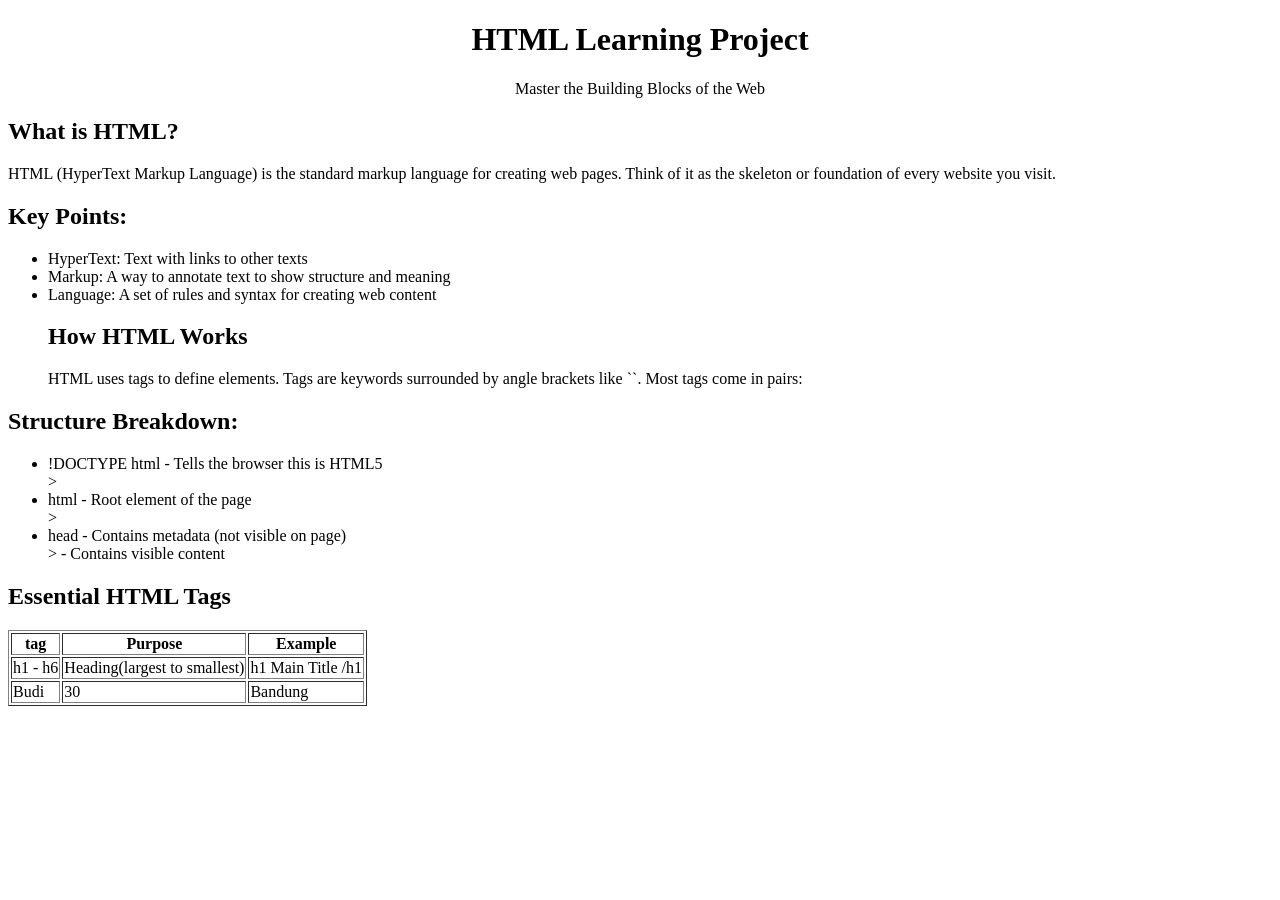
==== Html-Diana/index.html @ 113f7818 "perubahan index" ====
<!DOCTYPE html>
<html lang="en">
<head>
    <meta charset="UTF-8">
    <meta name="viewport" content="width=device-width, initial-scale=1.0">
    <title>Document</title>
</head>
<body>
   <center><h1>HTML Learning Project</h1> </center>
   <center><p>Master the Building Blocks of the Web</p></center>
   <h2>What is HTML?</h2>
   <p>HTML (HyperText Markup Language) is the standard markup language for creating web pages. Think of it as the skeleton or foundation of every website you visit.
</p>
<h2>Key Points:</h2>
<ul>
    <li>HyperText: Text with links to other texts</li>
   <li> Markup: A way to annotate text to show structure and meaning</li>
     <li>Language: A set of rules and syntax for creating web content</li>
     <h2>How HTML Works</h2>
     <p>HTML uses tags to define elements. Tags are keywords surrounded by angle brackets like `<tagname>`. Most tags come in pairs:</p>
     
</ul>

</body>
</html>
<!DOCTYPE html>
<html lang="en">
<head>
    <meta charset="UTF-8">
    <meta name="viewport" content="width=device-width, initial-scale=1.0">
    <title>Document</title>
</head>
<body>
 <h2>Structure Breakdown:</h2> 
 <ul>
 <li>!DOCTYPE html - Tells the browser this is HTML5</li>
> <li>html - Root element of the page</li>
> <li>head - Contains metadata (not visible on page)</li>
><body> - Contains visible content
    </ul> 
    <h2>Essential HTML Tags</h2> 
    <table border="1">
  <thead>
    <tr>
      <th>tag</th>
      <th>Purpose</th>
      <th>Example</th>
    </tr>
  </thead>
  
  <tbody>
    <tr>
      <td> h1 - h6</td>
      <td>Heading(largest to smallest)</td>
      <td>h1 Main Title /h1</td>
    </tr>
    <tr>
      <td>Budi</td>
      <td>30</td>
      <td>Bandung</td>
    </tr>
  </tbody>
</table>
</body>
</html>
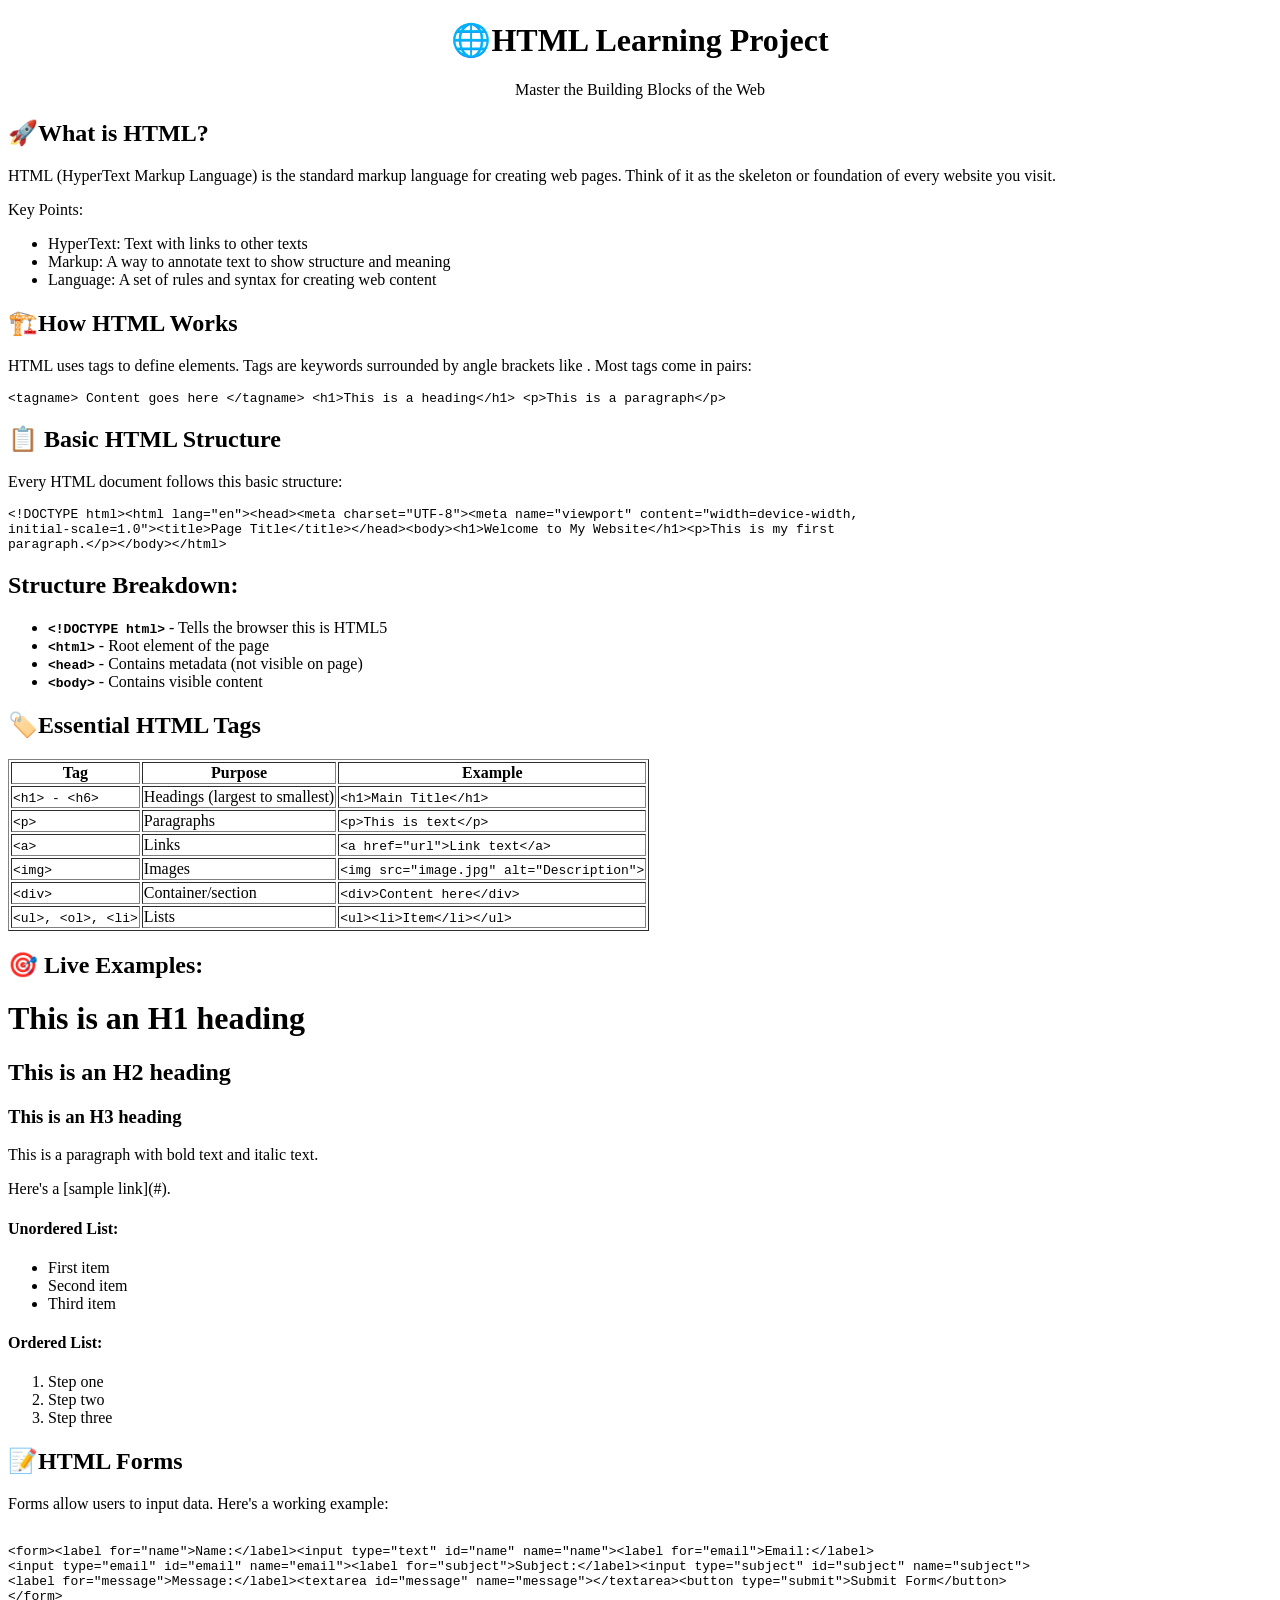
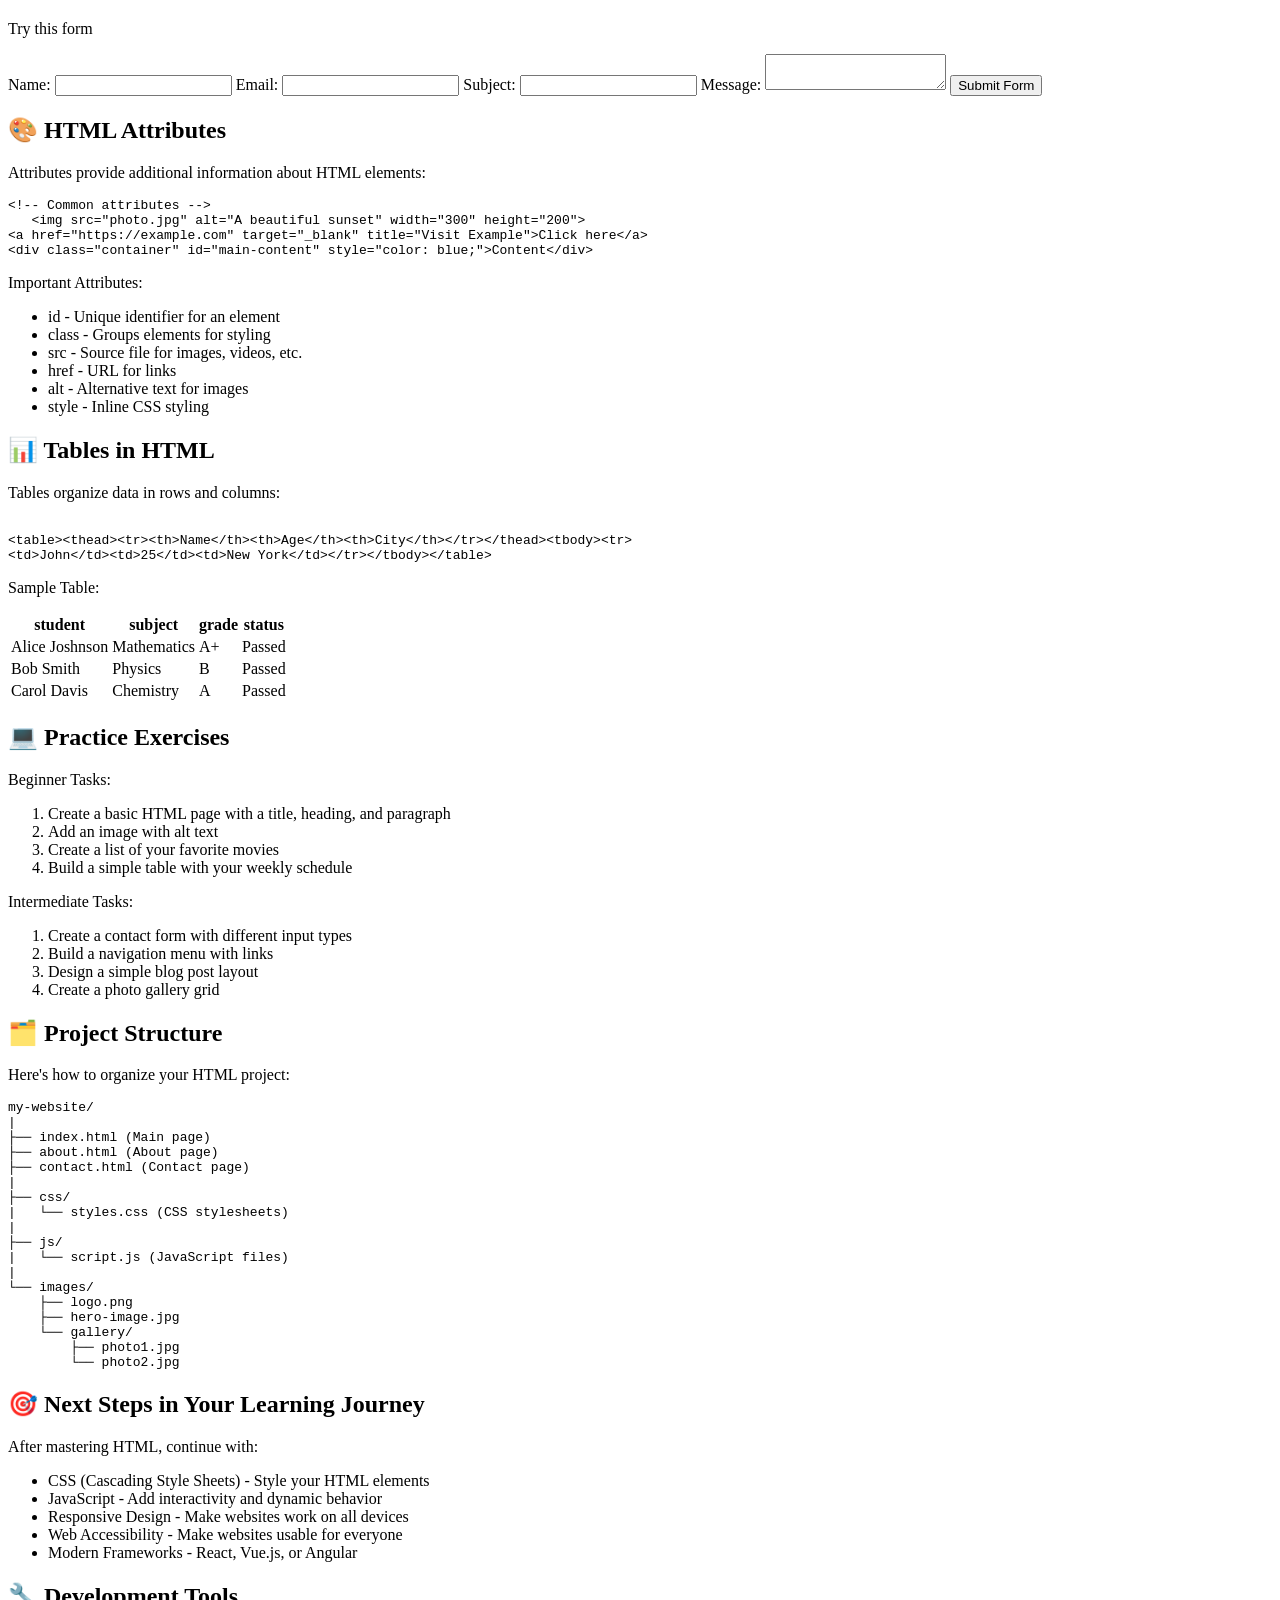
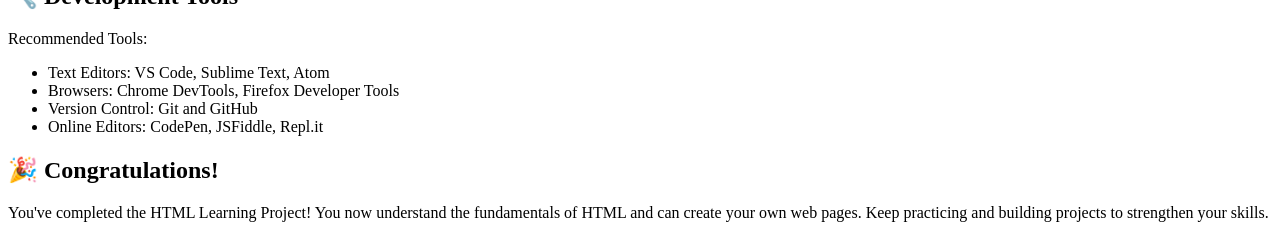
==== commit d6d319b4: "perubahan index 1" ====
--- a/Html-Diana/index.html
+++ b/Html-Diana/index.html
@@ -3,26 +3,32 @@
 <head>
     <meta charset="UTF-8">
     <meta name="viewport" content="width=device-width, initial-scale=1.0">
-    <title>Document</title>
+    <title>index.html</title>
 </head>
 <body>
-   <center><h1>HTML Learning Project</h1> </center>
+   <center><h1>🌐HTML Learning Project</h1> </center>
    <center><p>Master the Building Blocks of the Web</p></center>
-   <h2>What is HTML?</h2>
+   <h2>🚀What is HTML?</h2>
    <p>HTML (HyperText Markup Language) is the standard markup language for creating web pages. Think of it as the skeleton or foundation of every website you visit.
 </p>
-<h2>Key Points:</h2>
+<p>Key Points:</p>
 <ul>
     <li>HyperText: Text with links to other texts</li>
    <li> Markup: A way to annotate text to show structure and meaning</li>
      <li>Language: A set of rules and syntax for creating web content</li>
-     <h2>How HTML Works</h2>
-     <p>HTML uses tags to define elements. Tags are keywords surrounded by angle brackets like `<tagname>`. Most tags come in pairs:</p>
+     </ul>
+<h2>🏗️How HTML Works</h2>
+<p>HTML uses tags to define elements. Tags are keywords surrounded by angle brackets like <code> <tagname></code>. Most tags come in pairs:</p>
      
-</ul>
-
-</body>
-</html>
+<pre>&lt;tagname&gt; Content goes here &lt;/tagname&gt; &lt;h1&gt;This is a heading&lt;/h1&gt; &lt;p&gt;This is a paragraph&lt;/p&gt;</code></pre>
+
+ <h2>📋 Basic HTML Structure</h2>
+<p>Every HTML document follows this basic structure:</p>
+
+<pre><code>&lt;!DOCTYPE html&gt;&lt;html lang="en"&gt;&lt;head&gt;&lt;meta charset="UTF-8"&gt;&lt;meta name="viewport" content="width=device-width, 
+initial-scale=1.0"&gt;&lt;title&gt;Page Title&lt;/title&gt;&lt;/head&gt;&lt;body&gt;&lt;h1&gt;Welcome to My Website&lt;/h1&gt;&lt;p&gt;This is my first 
+paragraph.&lt;/p&gt;&lt;/body&gt;&lt;/html&gt;</code></pre>
+
 <!DOCTYPE html>
 <html lang="en">
 <head>
@@ -33,33 +39,216 @@
 <body>
  <h2>Structure Breakdown:</h2> 
  <ul>
- <li>!DOCTYPE html - Tells the browser this is HTML5</li>
-> <li>html - Root element of the page</li>
-> <li>head - Contains metadata (not visible on page)</li>
-><body> - Contains visible content
+                 <li><strong><code>&lt;!DOCTYPE html&gt;</code></strong> - Tells the browser this is HTML5</li>
+                <li><strong><code>&lt;html&gt;</code></strong> - Root element of the page</li>
+                <li><strong><code>&lt;head&gt;</code></strong> - Contains metadata (not visible on page)</li>
+                <li><strong><code>&lt;body&gt;</code></strong> - Contains visible content</li>
     </ul> 
-    <h2>Essential HTML Tags</h2> 
-    <table border="1">
+
+    <h2> 🏷️Essential HTML Tags</h2> 
+   <table border="1">
   <thead>
     <tr>
-      <th>tag</th>
+      <th>Tag</th>
       <th>Purpose</th>
       <th>Example</th>
     </tr>
   </thead>
-  
   <tbody>
     <tr>
-      <td> h1 - h6</td>
-      <td>Heading(largest to smallest)</td>
-      <td>h1 Main Title /h1</td>
-    </tr>
-    <tr>
-      <td>Budi</td>
-      <td>30</td>
-      <td>Bandung</td>
+      <td><code>&lt;h1&gt; - &lt;h6&gt;</code></td>
+      <td>Headings (largest to smallest)</td>
+      <td><code>&lt;h1&gt;Main Title&lt;/h1&gt;</code></td>
+    </tr>
+    <tr>
+      <td><code>&lt;p&gt;</code></td>
+      <td>Paragraphs</td>
+      <td><code>&lt;p&gt;This is text&lt;/p&gt;</code></td>
+    </tr>
+    <tr>
+      <td><code>&lt;a&gt;</code></td>
+      <td>Links</td>
+      <td><code>&lt;a href="url"&gt;Link text&lt;/a&gt;</code></td>
+    </tr>
+    <tr>
+      <td><code>&lt;img&gt;</code></td>
+      <td>Images</td>
+      <td><code>&lt;img src="image.jpg" alt="Description"&gt;</code></td>
+    </tr>
+    <tr>
+      <td><code>&lt;div&gt;</code></td>
+      <td>Container/section</td>
+      <td><code>&lt;div&gt;Content here&lt;/div&gt;</code></td>
+    </tr>
+    <tr>
+      <td><code>&lt;ul&gt;, &lt;ol&gt;, &lt;li&gt;</code></td>
+      <td>Lists</td>
+      <td><code>&lt;ul&gt;&lt;li&gt;Item&lt;/li&gt;&lt;/ul&gt;</code></td>
     </tr>
   </tbody>
 </table>
+
+<h2>🎯 Live Examples:</h2>
+  <h1>This is an H1 heading</h1>
+  <h2>This is an H2 heading</h2>
+  <h3>This is an H3 heading</h3>
+  <p>This is a paragraph with bold text and italic text.</p>
+  <p>Here's a [sample link](#).</p>
+
+ <h4> Unordered List: </h4>
+ <ul>
+<li> First item </li>
+<li> Second item </li> 
+<li> Third item </li>
+</ul>
+
+<h4> Ordered List: </h4>
+<ol>
+<li> Step one </li>
+<li> Step two </li>
+<li> Step three </li>
+</ol>
+
+<h2>📝HTML Forms</h2>
+<p>Forms allow users to input data. Here's a working example:</p>
+<pre><code>
+&lt;form&gt;&lt;label for="name"&gt;Name:&lt;/label&gt;&lt;input type="text" id="name" name="name"&gt;&lt;label for="email"&gt;Email:&lt;/label&gt;
+&lt;input type="email" id="email" name="email"&gt;&lt;label for="subject"&gt;Subject:&lt;/label&gt;&lt;input type="subject" id="subject" name="subject"&gt;
+&lt;label for="message"&gt;Message:&lt;/label&gt;&lt;textarea id="message" name="message">&lt;/textarea&gt;&lt;button type="submit"&gt;Submit Form&lt;/button&gt;
+&lt;/form&gt;
+</code></pre>
+<p>Try this form</p>
+<form>
+    <label for="name">Name:</label>
+    <input type="text" id="name" name="name">
+    
+    <label for="email">Email:</label>
+    <input type="email" id="email" name="email">
+
+    <label for="subject">Subject:</label>
+    <input type="subject" id="subject" name="subject">
+    
+    <label for="message">Message:</label>
+    <textarea id="message" name="message"></textarea>
+    
+    <button type="submit">Submit Form</button>
+</form>
+
+<h2>🎨 HTML Attributes</h2>
+<p>Attributes provide additional information about HTML elements:</p>
+<pre><code>&lt;!-- Common attributes --&gt;
+   &lt;img src="photo.jpg" alt="A beautiful sunset" width="300" height="200"&gt;
+&lt;a href="https://example.com" target="_blank" title="Visit Example"&gt;Click here&lt;/a&gt;
+&lt;div class="container" id="main-content" style="color: blue;"&gt;Content&lt;/div&gt;</code></pre>
+<p>Important Attributes:</p>
+<ul>
+<li>id - Unique identifier for an element</li>
+<li>class - Groups elements for styling</li>
+<li>src - Source file for images, videos, etc.</li>
+<li>href - URL for links</li>
+<li>alt - Alternative text for images</li>
+<li>style - Inline CSS styling</li>
+</ul>
+<h2>📊 Tables in HTML</h2>
+<p>Tables organize data in rows and columns:</p>
+<pre><code>
+&lt;table&gt;&lt;thead&gt;&lt;tr&gt;&lt;th&gt;Name&lt;/th&gt;&lt;th&gt;Age&lt;/th&gt;&lt;th&gt;City&lt;/th&gt;&lt;/tr&gt;&lt;/thead&gt;&lt;tbody&gt;&lt;tr&gt;
+&lt;td&gt;John&lt;/td&gt;&lt;td&gt;25&lt;/td&gt;&lt;td&gt;New York&lt;/td&gt;&lt;/tr&gt;&lt;/tbody&gt;&lt;/table&gt;
+</code></pre>
+<p>Sample Table:</p>
+<table>
+    <thead>
+        <tr>
+            <th>student</th>
+            <th>subject</th>
+            <th>grade</th>
+            <th>status</th>
+        </tr>
+    </thead>
+    <tbody>
+        <tr>
+            <td>Alice Joshnson</td>
+            <td>Mathematics</td>
+            <td>A+</td>
+            <td>Passed</td>
+        </tr>
+         <tr>
+            <td>Bob Smith</td>
+            <td>Physics</td>
+            <td>B</td>
+            <td>Passed</td>
+        </tr>
+         <tr>
+            <td>Carol Davis</td>
+            <td>Chemistry</td>
+            <td>A</td>
+            <td>Passed</td>
+        </tr>
+    </tbody>
+</table>
+
+<h2>💻 Practice Exercises</h2>
+<p>Beginner Tasks:</p>
+<ol>
+<li>Create a basic HTML page with a title, heading, and paragraph</li>
+<li>Add an image with alt text</li>
+<li>Create a list of your favorite movies</li>
+<li>Build a simple table with your weekly schedule</li>
+</ol>
+
+
+<p>Intermediate Tasks:</p>
+<ol>
+<li>Create a contact form with different input types</li>
+<li>Build a navigation menu with links</li>
+<li>Design a simple blog post layout</li>
+<li>Create a photo gallery grid</li>
+</ol>
+
+<h2>🗂️ Project Structure</h2>
+<p>Here's how to organize your HTML project:</p>
+<pre>
+my-website/
+|
+├── index.html (Main page)
+├── about.html (About page)
+├── contact.html (Contact page)
+|
+├── css/
+|   └── styles.css (CSS stylesheets)
+|
+├── js/
+|   └── script.js (JavaScript files)
+|
+└── images/
+    ├── logo.png
+    ├── hero-image.jpg
+    └── gallery/
+        ├── photo1.jpg
+        └── photo2.jpg
+</pre>
+
+<h2>🎯 Next Steps in Your Learning Journey</h2>
+<p>After mastering HTML, continue with:</p>
+<ul>
+<li>CSS (Cascading Style Sheets) - Style your HTML elements</li>
+<li>JavaScript - Add interactivity and dynamic behavior</li>
+<li>Responsive Design - Make websites work on all devices</li>
+<li>Web Accessibility - Make websites usable for everyone</li>
+<li>Modern Frameworks - React, Vue.js, or Angular</li>
+</ul>
+
+<h2>🔧 Development Tools</h2>
+<p>Recommended Tools:</p>
+<ul>
+<li>Text Editors: VS Code, Sublime Text, Atom</li>
+<li>Browsers: Chrome DevTools, Firefox Developer Tools</li>
+<li>Version Control: Git and GitHub</li>
+<li>Online Editors: CodePen, JSFiddle, Repl.it</li>
+</ul>
+
+<h2>🎉 Congratulations!</h2>
+<p>You've completed the HTML Learning Project! You now understand the fundamentals of HTML and can create your own web pages. Keep practicing and building projects to strengthen your skills.</p>
+
 </body>
 </html>
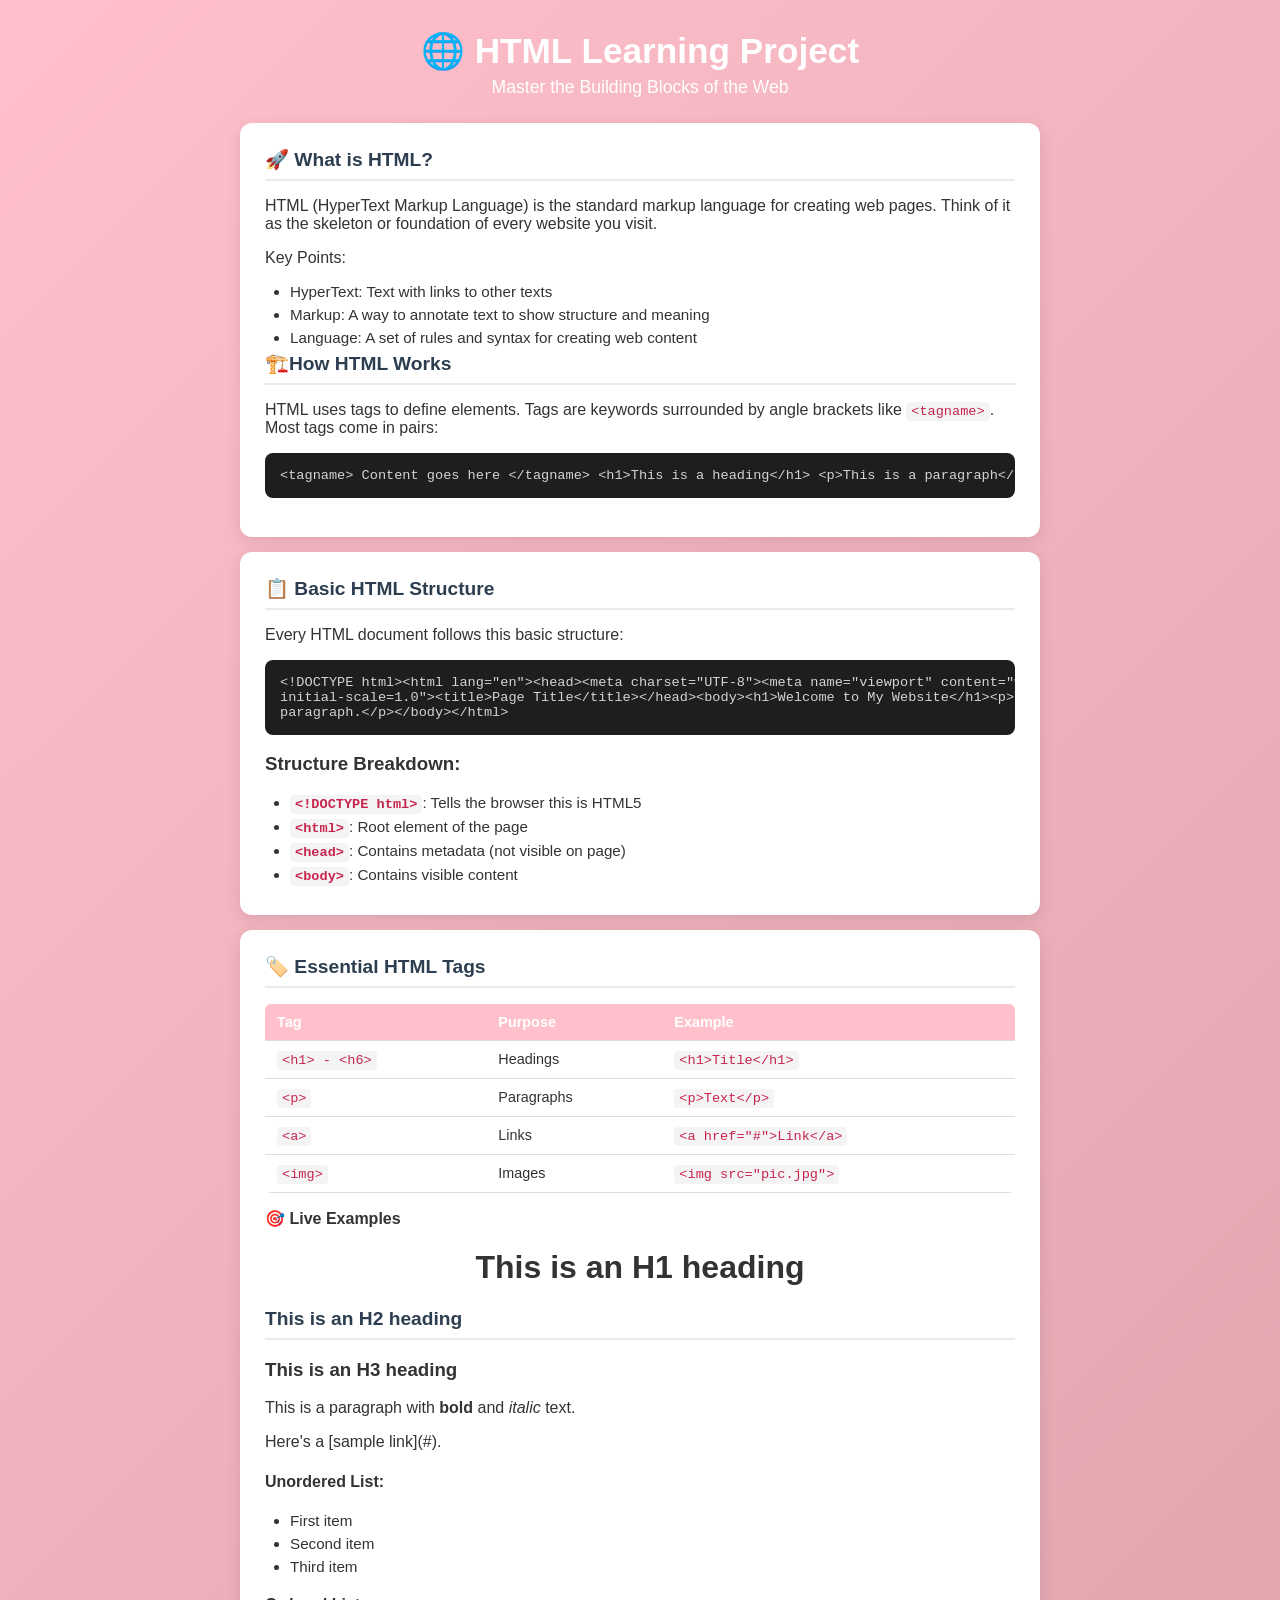
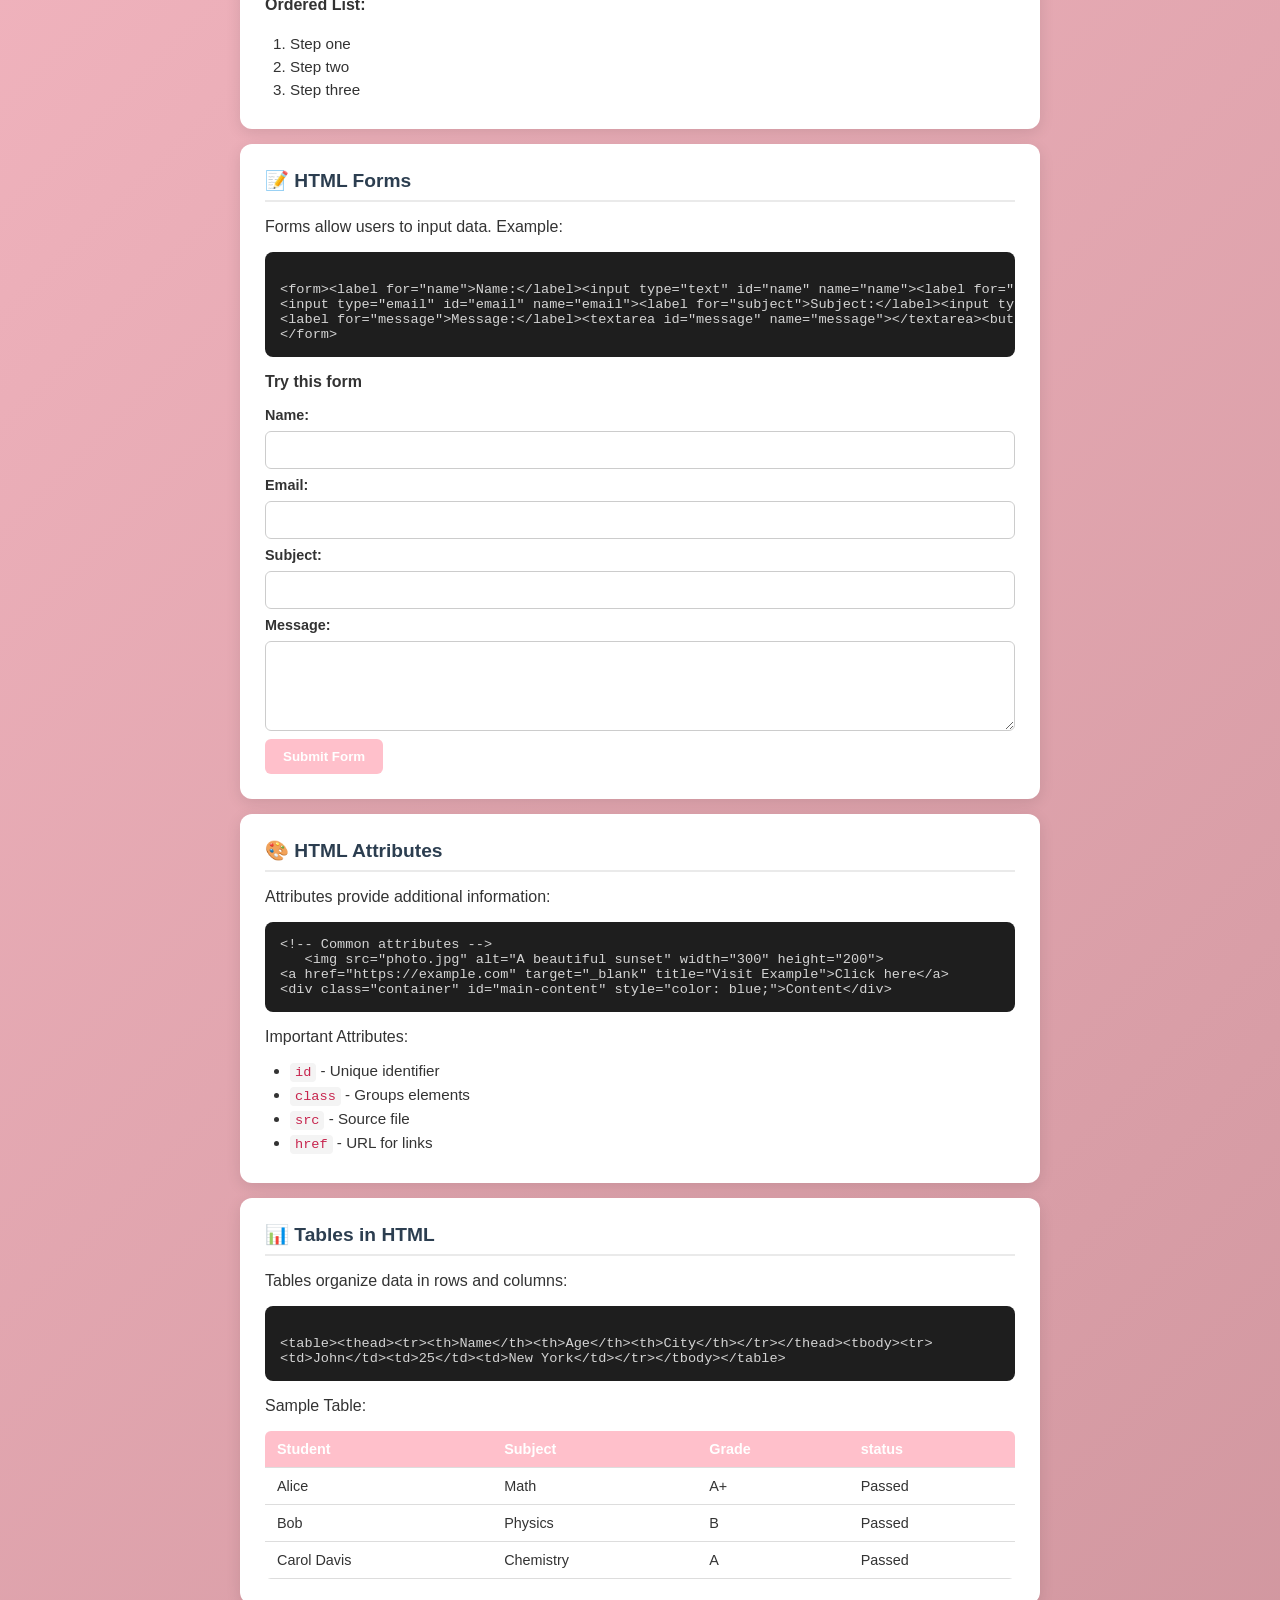
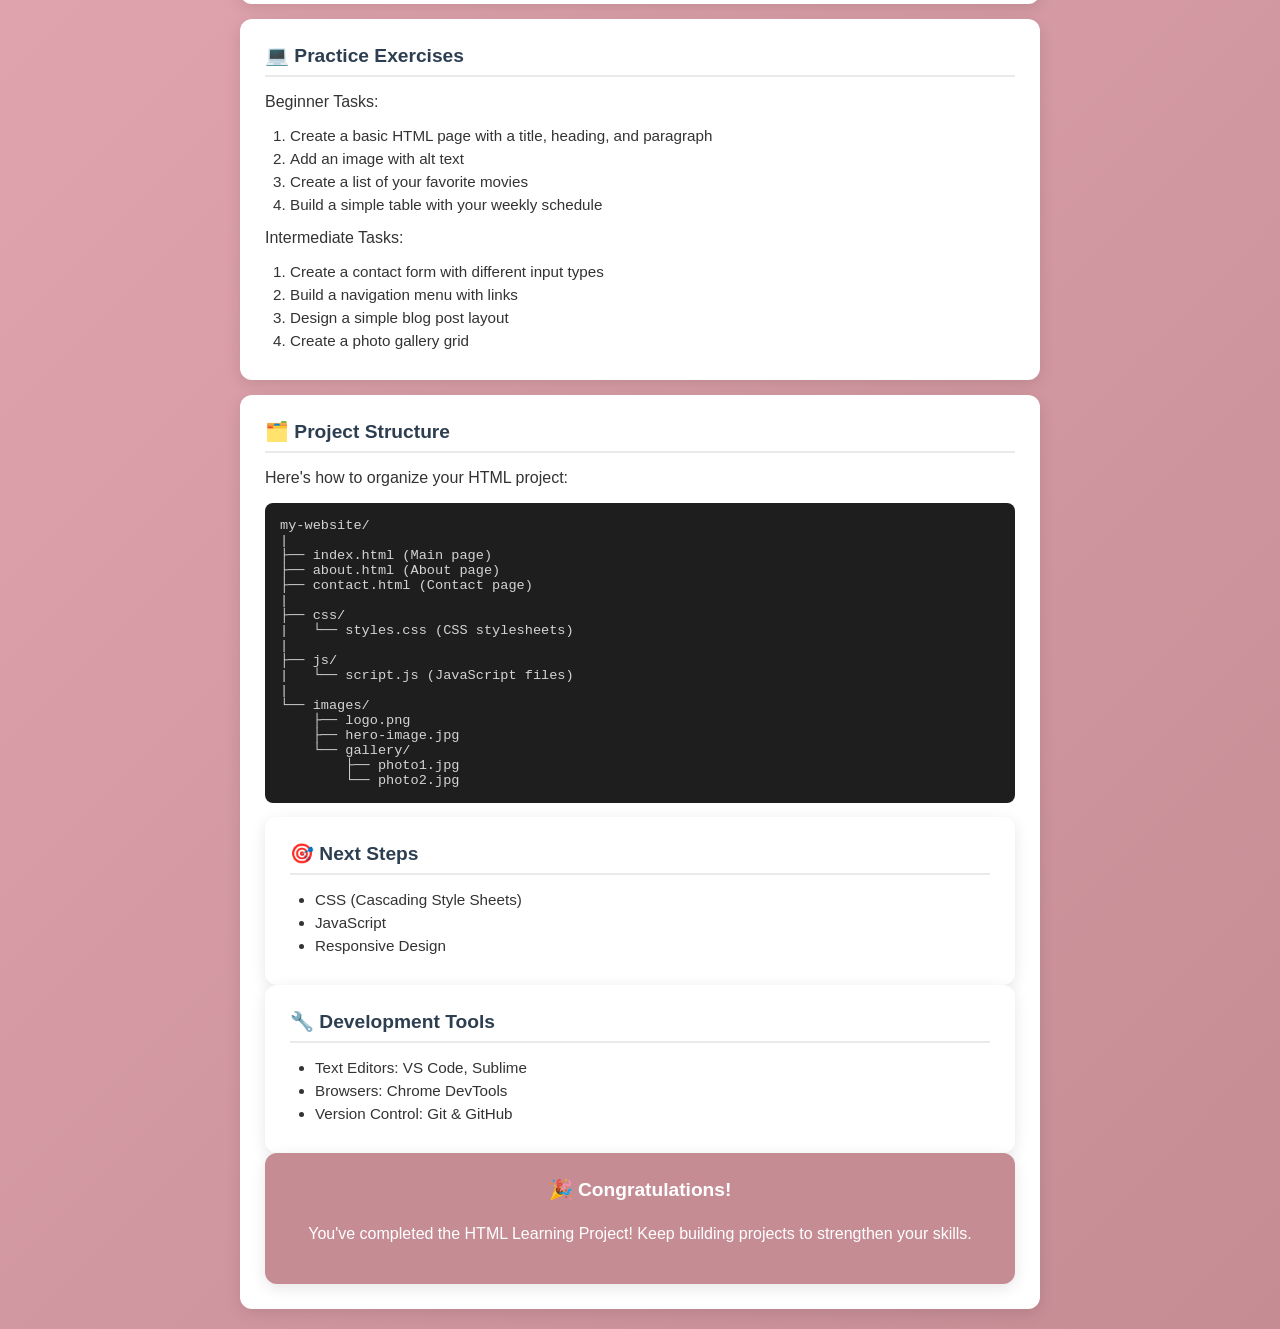
==== commit 4da8cf93: "perubahan html menggunakan css" ====
--- a/Html-Diana/index.html
+++ b/Html-Diana/index.html
@@ -3,210 +3,224 @@
 <head>
     <meta charset="UTF-8">
     <meta name="viewport" content="width=device-width, initial-scale=1.0">
-    <title>index.html</title>
+    <title>HTML Learning Project</title>
+    <link rel="stylesheet" href="style.css">
 </head>
 <body>
-   <center><h1>🌐HTML Learning Project</h1> </center>
-   <center><p>Master the Building Blocks of the Web</p></center>
-   <h2>🚀What is HTML?</h2>
-   <p>HTML (HyperText Markup Language) is the standard markup language for creating web pages. Think of it as the skeleton or foundation of every website you visit.
-</p>
-<p>Key Points:</p>
-<ul>
-    <li>HyperText: Text with links to other texts</li>
-   <li> Markup: A way to annotate text to show structure and meaning</li>
-     <li>Language: A set of rules and syntax for creating web content</li>
-     </ul>
-<h2>🏗️How HTML Works</h2>
-<p>HTML uses tags to define elements. Tags are keywords surrounded by angle brackets like <code> <tagname></code>. Most tags come in pairs:</p>
-     
+
+  <div class="dashboard-container">
+
+    <!-- Header Card (Membentang di atas) -->
+    <div class="header-card">
+       <h1>🌐 HTML Learning Project</h1> 
+       <p>Master the Building Blocks of the Web</p>
+    </div>
+
+    <!-- Card 1: What is HTML? -->
+    <div class="card">
+       <h2>🚀 What is HTML?</h2>
+       <p>HTML (HyperText Markup Language) is the standard markup language for creating web pages. Think of it as the skeleton or foundation of every website you visit.</p>
+       <p>Key Points:</p>
+       <ul>
+           <li>HyperText: Text with links to other texts</li>
+           <li>Markup: A way to annotate text to show structure and meaning</li>
+           <li>Language: A set of rules and syntax for creating web content</li>
+       </ul>
+       <h2>🏗️How HTML Works</h2>
+<p>HTML uses tags to define elements. Tags are keywords surrounded by angle brackets like <code> &lt;tagname&gt;</code>. Most tags come in pairs:</p>
 <pre>&lt;tagname&gt; Content goes here &lt;/tagname&gt; &lt;h1&gt;This is a heading&lt;/h1&gt; &lt;p&gt;This is a paragraph&lt;/p&gt;</code></pre>
-
- <h2>📋 Basic HTML Structure</h2>
-<p>Every HTML document follows this basic structure:</p>
-
-<pre><code>&lt;!DOCTYPE html&gt;&lt;html lang="en"&gt;&lt;head&gt;&lt;meta charset="UTF-8"&gt;&lt;meta name="viewport" content="width=device-width, 
+    </div>
+
+    <!-- Card 2: Basic HTML Structure -->
+    <div class="card">
+       <h2>📋 Basic HTML Structure</h2>
+       <p>Every HTML document follows this basic structure:</p>
+      <pre><code>&lt;!DOCTYPE html&gt;&lt;html lang="en"&gt;&lt;head&gt;&lt;meta charset="UTF-8"&gt;&lt;meta name="viewport" content="width=device-width, 
 initial-scale=1.0"&gt;&lt;title&gt;Page Title&lt;/title&gt;&lt;/head&gt;&lt;body&gt;&lt;h1&gt;Welcome to My Website&lt;/h1&gt;&lt;p&gt;This is my first 
 paragraph.&lt;/p&gt;&lt;/body&gt;&lt;/html&gt;</code></pre>
 
-<!DOCTYPE html>
-<html lang="en">
-<head>
-    <meta charset="UTF-8">
-    <meta name="viewport" content="width=device-width, initial-scale=1.0">
-    <title>Document</title>
-</head>
-<body>
- <h2>Structure Breakdown:</h2> 
- <ul>
-                 <li><strong><code>&lt;!DOCTYPE html&gt;</code></strong> - Tells the browser this is HTML5</li>
-                <li><strong><code>&lt;html&gt;</code></strong> - Root element of the page</li>
-                <li><strong><code>&lt;head&gt;</code></strong> - Contains metadata (not visible on page)</li>
-                <li><strong><code>&lt;body&gt;</code></strong> - Contains visible content</li>
-    </ul> 
-
-    <h2> 🏷️Essential HTML Tags</h2> 
-   <table border="1">
-  <thead>
-    <tr>
-      <th>Tag</th>
-      <th>Purpose</th>
-      <th>Example</th>
-    </tr>
-  </thead>
-  <tbody>
-    <tr>
-      <td><code>&lt;h1&gt; - &lt;h6&gt;</code></td>
-      <td>Headings (largest to smallest)</td>
-      <td><code>&lt;h1&gt;Main Title&lt;/h1&gt;</code></td>
-    </tr>
-    <tr>
-      <td><code>&lt;p&gt;</code></td>
-      <td>Paragraphs</td>
-      <td><code>&lt;p&gt;This is text&lt;/p&gt;</code></td>
-    </tr>
-    <tr>
-      <td><code>&lt;a&gt;</code></td>
-      <td>Links</td>
-      <td><code>&lt;a href="url"&gt;Link text&lt;/a&gt;</code></td>
-    </tr>
-    <tr>
-      <td><code>&lt;img&gt;</code></td>
-      <td>Images</td>
-      <td><code>&lt;img src="image.jpg" alt="Description"&gt;</code></td>
-    </tr>
-    <tr>
-      <td><code>&lt;div&gt;</code></td>
-      <td>Container/section</td>
-      <td><code>&lt;div&gt;Content here&lt;/div&gt;</code></td>
-    </tr>
-    <tr>
-      <td><code>&lt;ul&gt;, &lt;ol&gt;, &lt;li&gt;</code></td>
-      <td>Lists</td>
-      <td><code>&lt;ul&gt;&lt;li&gt;Item&lt;/li&gt;&lt;/ul&gt;</code></td>
-    </tr>
-  </tbody>
-</table>
-
-<h2>🎯 Live Examples:</h2>
-  <h1>This is an H1 heading</h1>
-  <h2>This is an H2 heading</h2>
-  <h3>This is an H3 heading</h3>
-  <p>This is a paragraph with bold text and italic text.</p>
+       <h3>Structure Breakdown:</h3> 
+       <ul>
+           <li><strong><code>&lt;!DOCTYPE html&gt;</code></strong>: Tells the browser this is HTML5</li>
+           <li><strong><code>&lt;html&gt;</code></strong>: Root element of the page</li>
+           <li><strong><code>&lt;head&gt;</code></strong>: Contains metadata (not visible on page)</li>
+           <li><strong><code>&lt;body&gt;</code></strong>: Contains visible content</li>
+       </ul> 
+    </div>
+
+    <!-- Card 3: Essential HTML Tags -->
+    <div class="card">
+       <h2>🏷️ Essential HTML Tags</h2> 
+       <table>
+         <thead>
+           <tr>
+             <th>Tag</th>
+             <th>Purpose</th>
+             <th>Example</th>
+           </tr>
+         </thead>
+         <tbody>
+           <tr>
+             <td><code>&lt;h1&gt; - &lt;h6&gt;</code></td>
+             <td>Headings</td>
+             <td><code>&lt;h1&gt;Title&lt;/h1&gt;</code></td>
+           </tr>
+           <tr>
+             <td><code>&lt;p&gt;</code></td>
+             <td>Paragraphs</td>
+             <td><code>&lt;p&gt;Text&lt;/p&gt;</code></td>
+           </tr>
+           <tr>
+             <td><code>&lt;a&gt;</code></td>
+             <td>Links</td>
+             <td><code>&lt;a href="#"&gt;Link&lt;/a&gt;</code></td>
+           </tr>
+           <tr>
+             <td><code>&lt;img&gt;</code></td>
+             <td>Images</td>
+             <td><code>&lt;img src="pic.jpg"&gt;</code></td>
+           </tr>
+         </tbody>
+       </table>
+   
+    <!-- Card 5: Live Examples -->
+   
+      <b><p>🎯 Live Examples</p></b>
+       <center><h1>This is an H1 heading</h1></center>
+       <h2>This is an H2 heading</h2>
+       <h3>This is an H3 heading</h3>
+       <p>This is a paragraph with <b>bold</b> and <i>italic</i> text.</p>
   <p>Here's a [sample link](#).</p>
-
- <h4> Unordered List: </h4>
- <ul>
-<li> First item </li>
-<li> Second item </li> 
-<li> Third item </li>
-</ul>
-
-<h4> Ordered List: </h4>
-<ol>
-<li> Step one </li>
-<li> Step two </li>
-<li> Step three </li>
-</ol>
-
-<h2>📝HTML Forms</h2>
-<p>Forms allow users to input data. Here's a working example:</p>
-<pre><code>
+       
+       <h4>Unordered List:</h4>
+       <ul>
+         <li>First item</li>
+         <li>Second item</li>
+         <li> Third item </li> 
+       </ul>
+       <h4>Ordered List:</h4>
+       <ol>
+         <li>Step one</li>
+         <li>Step two</li>
+         <li> Step three </li>
+       </ol>
+   </div>
+
+    <!-- Card 6: HTML Forms -->
+    <div class="card">
+       <h2>📝 HTML Forms</h2>
+       <p>Forms allow users to input data. Example:</p>
+       <pre><code>
 &lt;form&gt;&lt;label for="name"&gt;Name:&lt;/label&gt;&lt;input type="text" id="name" name="name"&gt;&lt;label for="email"&gt;Email:&lt;/label&gt;
 &lt;input type="email" id="email" name="email"&gt;&lt;label for="subject"&gt;Subject:&lt;/label&gt;&lt;input type="subject" id="subject" name="subject"&gt;
 &lt;label for="message"&gt;Message:&lt;/label&gt;&lt;textarea id="message" name="message">&lt;/textarea&gt;&lt;button type="submit"&gt;Submit Form&lt;/button&gt;
 &lt;/form&gt;
 </code></pre>
-<p>Try this form</p>
-<form>
-    <label for="name">Name:</label>
-    <input type="text" id="name" name="name">
-    
-    <label for="email">Email:</label>
-    <input type="email" id="email" name="email">
-
-    <label for="subject">Subject:</label>
-    <input type="subject" id="subject" name="subject">
-    
-    <label for="message">Message:</label>
-    <textarea id="message" name="message"></textarea>
-    
-    <button type="submit">Submit Form</button>
-</form>
-
-<h2>🎨 HTML Attributes</h2>
-<p>Attributes provide additional information about HTML elements:</p>
-<pre><code>&lt;!-- Common attributes --&gt;
+
+<b><p>Try this form</p></b>
+       <form>
+           <label for="name">Name:</label>
+           <input type="text" id="name" name="name">
+           
+           <label for="email">Email:</label>
+           <input type="email" id="email" name="email">
+
+           <label for="subject">Subject:</label>
+           <input type="text" id="subject" name="subject">
+           
+           <label for="message">Message:</label>
+           <textarea id="message" name="message"></textarea>
+           
+           <button type="submit">Submit Form</button>
+       </form>
+    </div>
+
+    <!-- Card 7: HTML Attributes -->
+    <div class="card">
+       <h2>🎨 HTML Attributes</h2>
+       <p>Attributes provide additional information:</p>
+       <pre><code>&lt;!-- Common attributes --&gt;
    &lt;img src="photo.jpg" alt="A beautiful sunset" width="300" height="200"&gt;
 &lt;a href="https://example.com" target="_blank" title="Visit Example"&gt;Click here&lt;/a&gt;
 &lt;div class="container" id="main-content" style="color: blue;"&gt;Content&lt;/div&gt;</code></pre>
-<p>Important Attributes:</p>
-<ul>
-<li>id - Unique identifier for an element</li>
-<li>class - Groups elements for styling</li>
-<li>src - Source file for images, videos, etc.</li>
-<li>href - URL for links</li>
-<li>alt - Alternative text for images</li>
-<li>style - Inline CSS styling</li>
-</ul>
-<h2>📊 Tables in HTML</h2>
-<p>Tables organize data in rows and columns:</p>
+
+       <p>Important Attributes:</p>
+       <ul>
+         <li><code>id</code> - Unique identifier</li>
+         <li><code>class</code> - Groups elements</li>
+         <li><code>src</code> - Source file</li>
+         <li><code>href</code> - URL for links</li>
+       </ul>
+    </div>
+
+    <!-- Card 8: Tables in HTML -->
+    <div class="card">
+       <h2>📊 Tables in HTML</h2>
+       <p>Tables organize data in rows and columns:</p>
 <pre><code>
 &lt;table&gt;&lt;thead&gt;&lt;tr&gt;&lt;th&gt;Name&lt;/th&gt;&lt;th&gt;Age&lt;/th&gt;&lt;th&gt;City&lt;/th&gt;&lt;/tr&gt;&lt;/thead&gt;&lt;tbody&gt;&lt;tr&gt;
 &lt;td&gt;John&lt;/td&gt;&lt;td&gt;25&lt;/td&gt;&lt;td&gt;New York&lt;/td&gt;&lt;/tr&gt;&lt;/tbody&gt;&lt;/table&gt;
 </code></pre>
-<p>Sample Table:</p>
-<table>
-    <thead>
-        <tr>
-            <th>student</th>
-            <th>subject</th>
-            <th>grade</th>
-            <th>status</th>
-        </tr>
-    </thead>
-    <tbody>
-        <tr>
-            <td>Alice Joshnson</td>
-            <td>Mathematics</td>
-            <td>A+</td>
-            <td>Passed</td>
-        </tr>
-         <tr>
-            <td>Bob Smith</td>
-            <td>Physics</td>
-            <td>B</td>
-            <td>Passed</td>
-        </tr>
-         <tr>
+
+       <p>Sample Table:</p>
+       <table>
+           <thead>
+               <tr>
+                   <th>Student</th>
+                   <th>Subject</th>
+                   <th>Grade</th>
+                  <th>status</th>
+               </tr>
+           </thead>
+           <tbody>
+               <tr>
+                   <td>Alice</td>
+                   <td>Math</td>
+                   <td>A+</td>
+                   <td>Passed</td>
+               </tr>
+               <tr>
+                   <td>Bob</td>
+                   <td>Physics</td>
+                 <td>B</td>
+                <td>Passed</td>
+               </tr>
+                        <tr>
             <td>Carol Davis</td>
             <td>Chemistry</td>
             <td>A</td>
-            <td>Passed</td>
+           <td>Passed</td>
         </tr>
-    </tbody>
-</table>
-
-<h2>💻 Practice Exercises</h2>
-<p>Beginner Tasks:</p>
-<ol>
-<li>Create a basic HTML page with a title, heading, and paragraph</li>
+
+           </tbody>
+       </table>
+    </div>
+
+    <!-- Card 9: Practice Exercises -->
+    <div class="card">
+       <h2>💻 Practice Exercises</h2>
+       <p>Beginner Tasks:</p>
+       <ol>
+         <li>Create a basic HTML page with a title, heading, and paragraph</li>
 <li>Add an image with alt text</li>
 <li>Create a list of your favorite movies</li>
 <li>Build a simple table with your weekly schedule</li>
 </ol>
 
-
-<p>Intermediate Tasks:</p>
-<ol>
-<li>Create a contact form with different input types</li>
+       <p>Intermediate Tasks:</p>
+       <ol>
+         <li>Create a contact form with different input types</li>
 <li>Build a navigation menu with links</li>
 <li>Design a simple blog post layout</li>
 <li>Create a photo gallery grid</li>
-</ol>
-
-<h2>🗂️ Project Structure</h2>
-<p>Here's how to organize your HTML project:</p>
+
+       </ol>
+    </div>
+
+    <!-- Card 10: Project Structure -->
+    <div class="card">
+       <h2>🗂️ Project Structure</h2>
+      <p>Here's how to organize your HTML project:</p>
 <pre>
 my-website/
 |
@@ -228,27 +242,34 @@
         └── photo2.jpg
 </pre>
 
-<h2>🎯 Next Steps in Your Learning Journey</h2>
-<p>After mastering HTML, continue with:</p>
-<ul>
-<li>CSS (Cascading Style Sheets) - Style your HTML elements</li>
-<li>JavaScript - Add interactivity and dynamic behavior</li>
-<li>Responsive Design - Make websites work on all devices</li>
-<li>Web Accessibility - Make websites usable for everyone</li>
-<li>Modern Frameworks - React, Vue.js, or Angular</li>
-</ul>
-
-<h2>🔧 Development Tools</h2>
-<p>Recommended Tools:</p>
-<ul>
-<li>Text Editors: VS Code, Sublime Text, Atom</li>
-<li>Browsers: Chrome DevTools, Firefox Developer Tools</li>
-<li>Version Control: Git and GitHub</li>
-<li>Online Editors: CodePen, JSFiddle, Repl.it</li>
-</ul>
-
-<h2>🎉 Congratulations!</h2>
-<p>You've completed the HTML Learning Project! You now understand the fundamentals of HTML and can create your own web pages. Keep practicing and building projects to strengthen your skills.</p>
+
+    <!-- Card 11: Next Steps -->
+    <div class="card">
+       <h2>🎯 Next Steps</h2>
+       <ul>
+         <li>CSS (Cascading Style Sheets)</li>
+         <li>JavaScript</li>
+         <li>Responsive Design</li>
+       </ul>
+    </div>
+
+    <!-- Card 12: Development Tools -->
+    <div class="card">
+       <h2>🔧 Development Tools</h2>
+       <ul>
+         <li>Text Editors: VS Code, Sublime</li>
+         <li>Browsers: Chrome DevTools</li>
+         <li>Version Control: Git & GitHub</li>
+       </ul>
+    </div>
+
+    <!-- Footer Card (Membentang di bawah) -->
+    <div class="footer-card">
+       <h2>🎉 Congratulations!</h2>
+       <p>You've completed the HTML Learning Project! Keep building projects to strengthen your skills.</p>
+    </div>
+
+  </div>
 
 </body>
-</html>
+</html>
--- a/Html-Diana/style.css
+++ b/Html-Diana/style.css
@@ -0,0 +1,176 @@
+/* Styling Umum & Latar Belakang */
+body {
+    font-family: 'Segoe UI', Tahoma, Geneva, Verdana, sans-serif;
+    background: linear-gradient(135deg, #FFC0CB 0%, #C58C94 100%);
+    color: #333;
+    margin: 0;
+    padding: 20px;
+    display: flex;
+    flex-direction: column;
+    align-items: center;
+}
+
+/* Kontainer Utama & Card Tersusun ke Bawah */
+.dashboard-container {
+    max-width: 800px;
+    width: 100%;
+    display: flex;
+    flex-direction: column;
+    gap: 15px; /* Jarak antar card ke bawah */
+}
+
+/* Setiap Card Berwarna Putih */
+.card, .header-card, .footer-card {
+    background-color: #ffffff;
+    padding: 25px;
+    border-radius: 12px;
+    box-shadow: 0 4px 15px rgba(0, 0, 0, 0.1);
+    box-sizing: border-box;
+}
+
+/* Header Card (Judul Utama) */
+.header-card {
+    background: transparent;
+    text-align: center;
+    box-shadow: none;
+    padding: 10px 0;
+}
+
+.header-card h1 {
+    margin: 0 0 5px 0;
+    color: #ffffff;
+    font-size: 2.2rem;
+}
+
+.header-card p {
+    margin: 0;
+    color: #ffffff;
+    font-size: 1.1rem;
+}
+
+/* Heading di dalam Card */
+.card h2 {
+    color: #2c3e50;
+    border-bottom: 2px solid #eaeaea;
+    padding-bottom: 8px;
+    margin-top: 0;
+    font-size: 1.2rem;
+}
+
+/* Tabel */
+table {
+    width: 100%;
+    border-collapse: collapse;
+    margin-top: 10px;
+    overflow: hidden;
+    border-radius: 6px;
+}
+
+th, td {
+    padding: 10px 12px;
+    text-align: left;
+    border-bottom: 1px solid #ddd;
+    font-size: 0.9rem;
+}
+
+th {
+    background-color: #FFC0CB;
+    color: white;
+}
+
+tr:hover {
+    background-color: #f1f1f1;
+}
+
+/* Blok Kode */
+pre {
+    background-color: #1e1e1e;
+    color: #d4d4d4;
+    padding: 15px;
+    border-radius: 8px;
+    overflow-x: auto;
+    font-family: 'Courier New', Courier, monospace;
+    font-size: 0.85rem;
+}
+
+code {
+    font-family: 'Courier New', Courier, monospace;
+    background-color: #f4f4f4;
+    padding: 2px 5px;
+    border-radius: 4px;
+    color: #c7254e;
+    font-size: 0.85rem;
+}
+
+pre code {
+    background-color: transparent;
+    color: #d4d4d4;
+    padding: 0;
+}
+
+/* Formulir */
+form {
+    display: flex;
+    flex-direction: column;
+    gap: 8px;
+    margin-top: 10px;
+}
+
+label {
+    font-weight: bold;
+    font-size: 0.9rem;
+}
+
+input[type="text"],
+input[type="email"],
+textarea {
+    width: 100%;
+    padding: 10px;
+    border: 1px solid #ccc;
+    border-radius: 6px;
+    box-sizing: border-box;
+    font-size: 0.9rem;
+}
+
+textarea {
+    resize: vertical;
+    height: 90px;
+}
+
+button[type="submit"] {
+    background-color: #FFC0CB;
+    color: white;
+    padding: 10px 18px;
+    border: none;
+    border-radius: 6px;
+    cursor: pointer;
+    font-weight: bold;
+    align-self: flex-start;
+}
+
+button[type="submit"]:hover {
+    background-color: #FFC0CB;
+}
+
+/* List */
+ul, ol {
+    margin: 5px 0;
+    padding-left: 25px;
+}
+
+li {
+    margin-bottom: 6px;
+    font-size: 0.95rem;
+}
+
+/* Footer Card */
+.footer-card {
+    background-color: #C58C94;
+    color: white;
+    text-align: center;
+}
+
+.footer-card h2 {
+    color: white;
+    border-bottom: none;
+}
